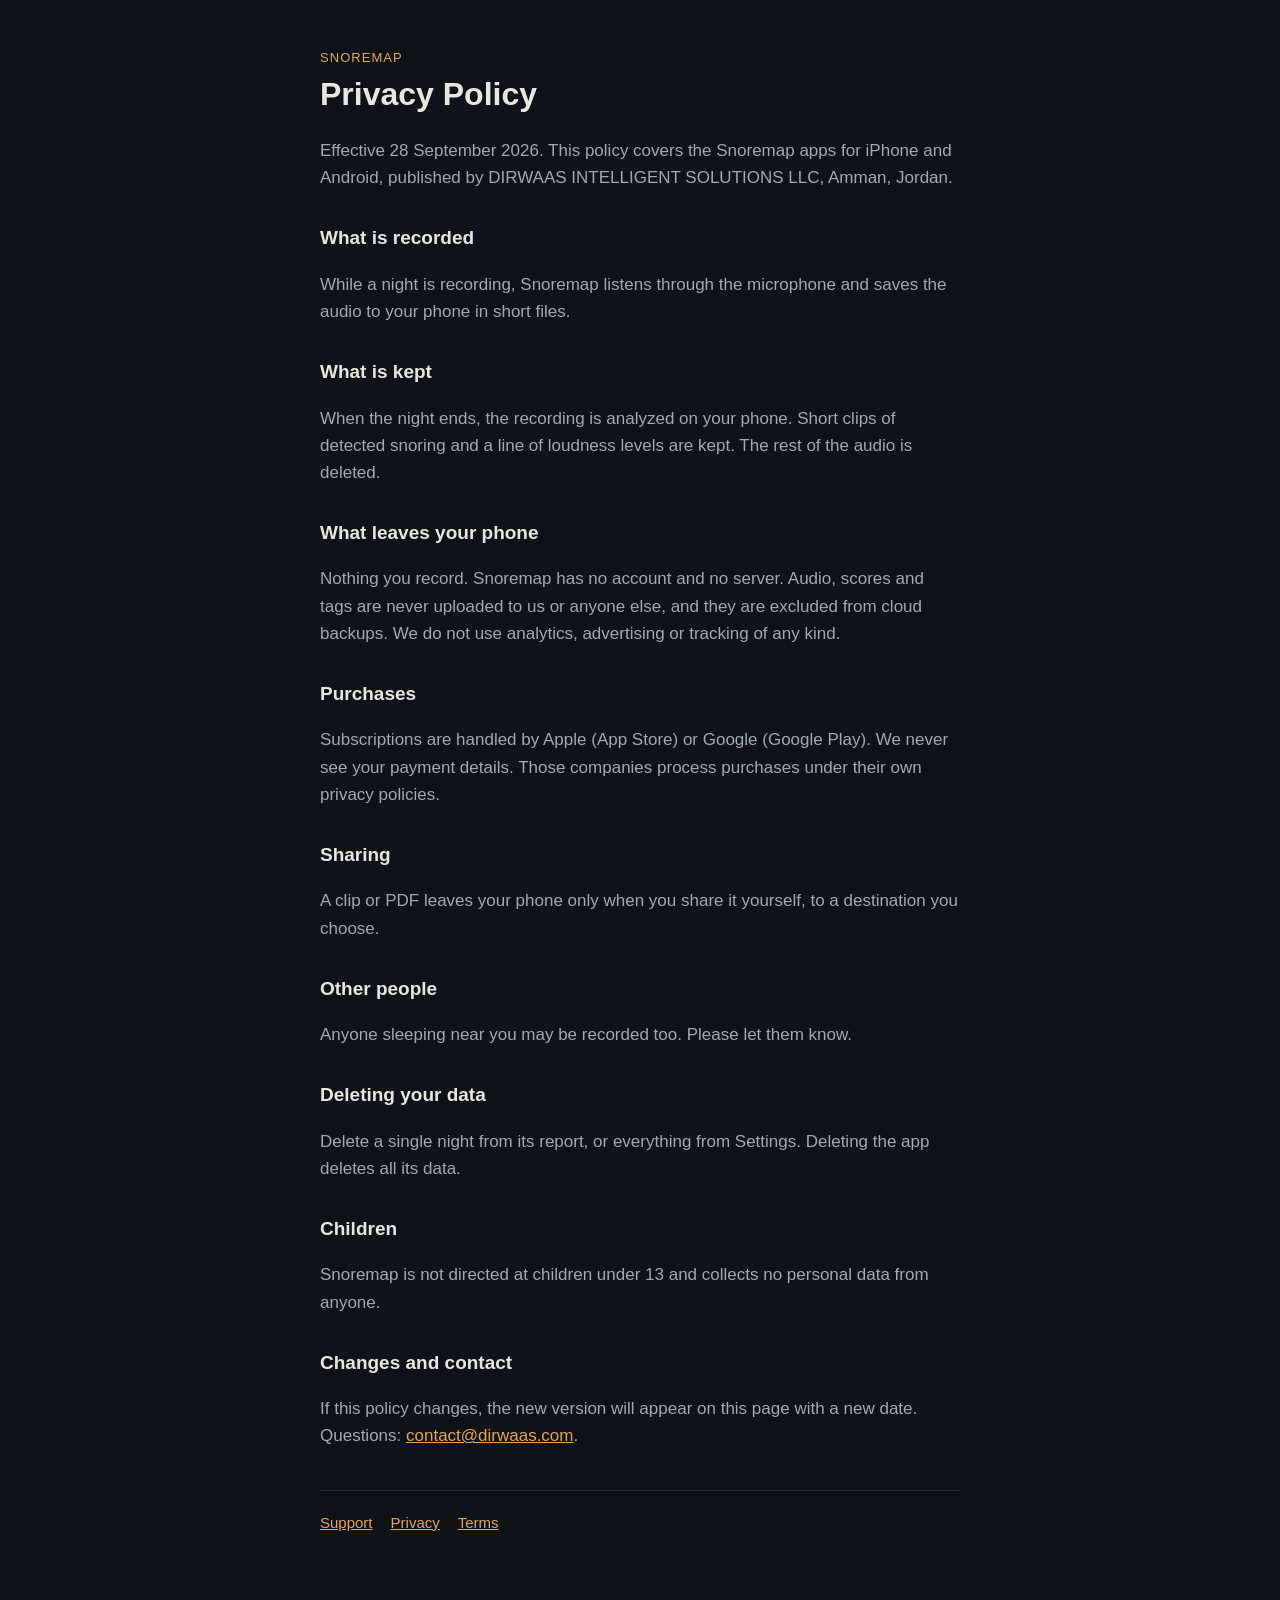
==== privacy.html @ 7e45d60c "Snoremap support, privacy and terms pages" ====
<!doctype html><html lang="en"><head><meta charset="utf-8"><meta name="viewport" content="width=device-width,initial-scale=1"><title>Snoremap Privacy Policy</title><link rel="stylesheet" href="style.css"></head><body><main>
<div class="eyebrow">Snoremap</div>
<h1>Privacy Policy</h1>
<p>Effective 28 September 2026. This policy covers the Snoremap apps for iPhone and Android, published by DIRWAAS INTELLIGENT SOLUTIONS LLC, Amman, Jordan.</p>
<h2>What is recorded</h2>
<p>While a night is recording, Snoremap listens through the microphone and saves the audio to your phone in short files.</p>
<h2>What is kept</h2>
<p>When the night ends, the recording is analyzed on your phone. Short clips of detected snoring and a line of loudness levels are kept. The rest of the audio is deleted.</p>
<h2>What leaves your phone</h2>
<p>Nothing you record. Snoremap has no account and no server. Audio, scores and tags are never uploaded to us or anyone else, and they are excluded from cloud backups. We do not use analytics, advertising or tracking of any kind.</p>
<h2>Purchases</h2>
<p>Subscriptions are handled by Apple (App Store) or Google (Google Play). We never see your payment details. Those companies process purchases under their own privacy policies.</p>
<h2>Sharing</h2>
<p>A clip or PDF leaves your phone only when you share it yourself, to a destination you choose.</p>
<h2>Other people</h2>
<p>Anyone sleeping near you may be recorded too. Please let them know.</p>
<h2>Deleting your data</h2>
<p>Delete a single night from its report, or everything from Settings. Deleting the app deletes all its data.</p>
<h2>Children</h2>
<p>Snoremap is not directed at children under 13 and collects no personal data from anyone.</p>
<h2>Changes and contact</h2>
<p>If this policy changes, the new version will appear on this page with a new date. Questions: <a href="mailto:contact@dirwaas.com">contact@dirwaas.com</a>.</p>
<nav><a href="index.html">Support</a><a href="privacy.html">Privacy</a><a href="terms.html">Terms</a></nav></main></body></html>
---- style.css ----
:root{--bg:#0F1216;--text:#E8E6E1;--muted:#A3A9B2;--lamp:#E3A857;--line:#232830}
*{box-sizing:border-box}body{margin:0;background:var(--bg);color:var(--text);font:17px/1.6 -apple-system,BlinkMacSystemFont,"Segoe UI",Roboto,sans-serif}
main{max-width:680px;margin:0 auto;padding:48px 20px 80px}
h1{font-size:32px;font-weight:600;margin:0 0 8px}h2{font-size:19px;font-weight:600;margin:32px 0 6px}
p,li{color:var(--muted)}a{color:var(--lamp)}.eyebrow{color:var(--lamp);font-size:13px;letter-spacing:.08em;text-transform:uppercase}
nav{display:flex;gap:18px;margin-top:40px;padding-top:20px;border-top:1px solid var(--line);font-size:15px}
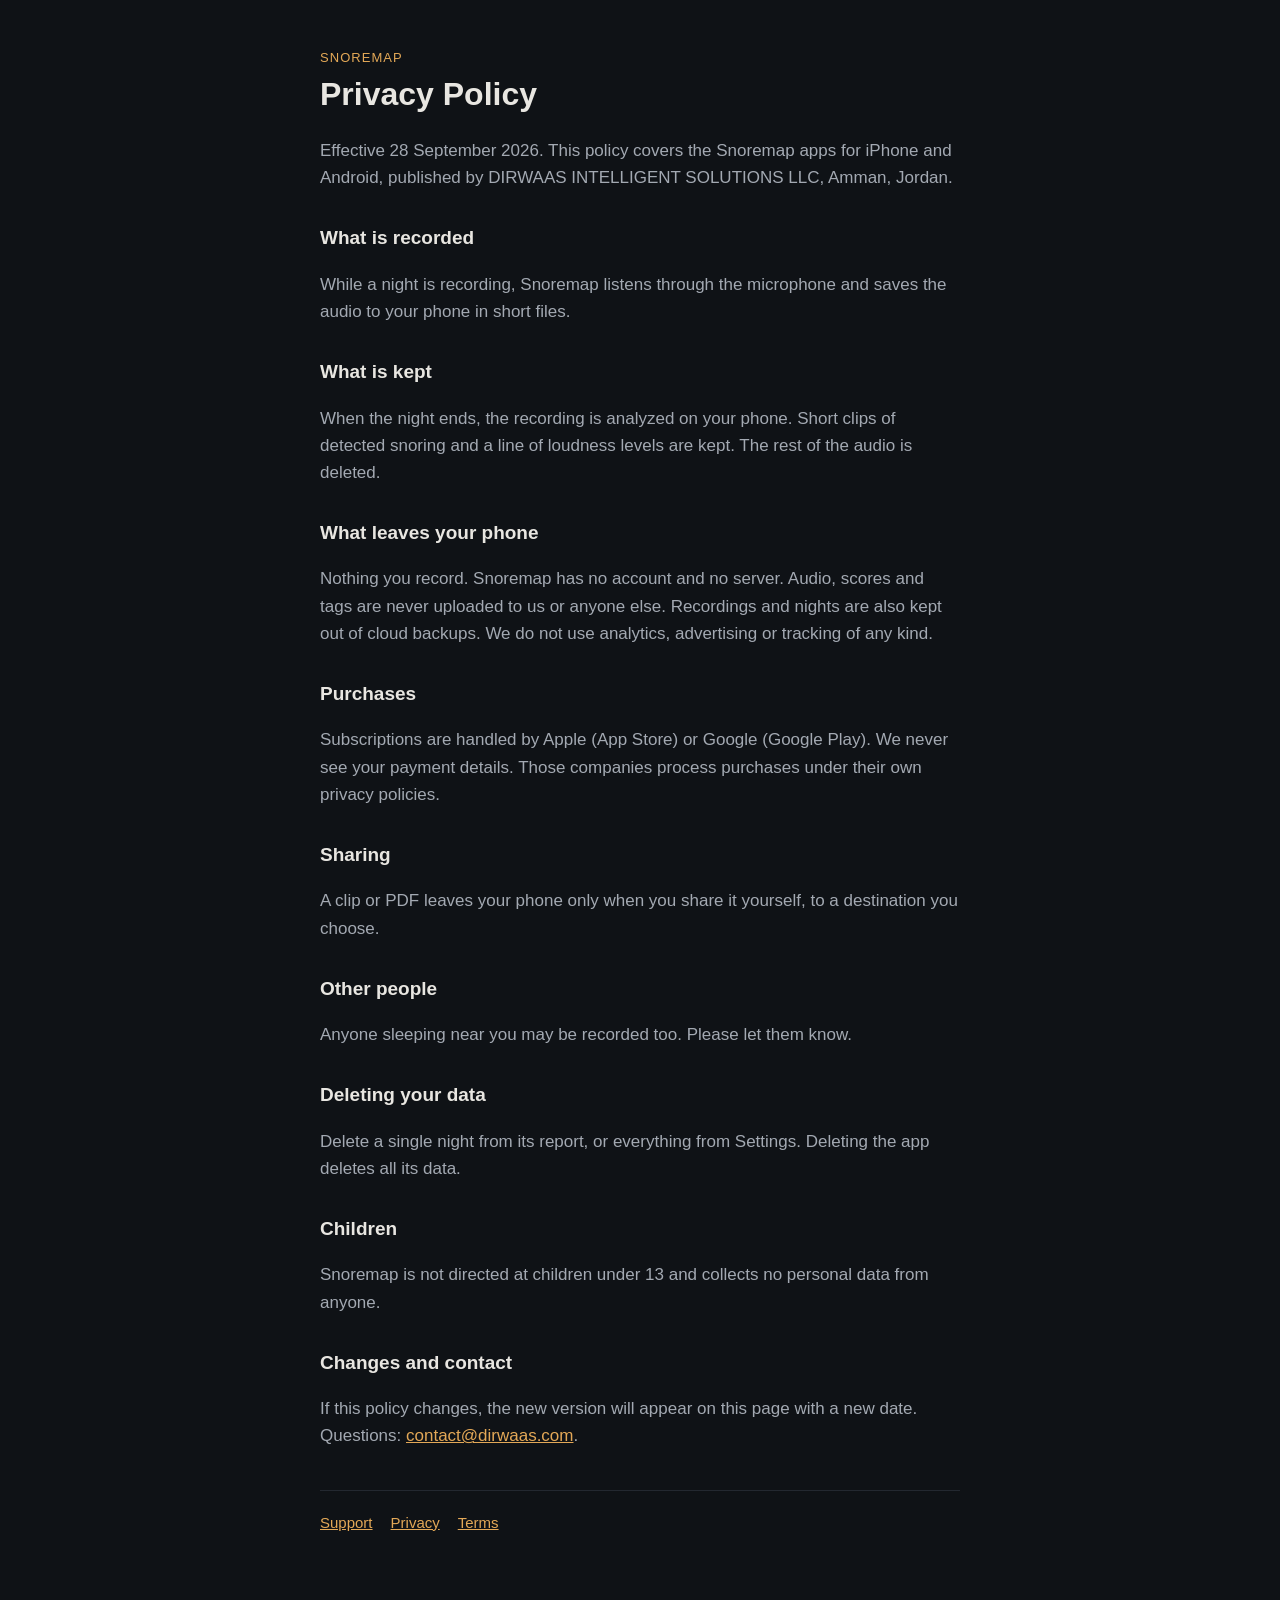
==== commit eaa66551: "Privacy: backup wording matches the app" ====
--- a/privacy.html
+++ b/privacy.html
@@ -7,7 +7,7 @@
 <h2>What is kept</h2>
 <p>When the night ends, the recording is analyzed on your phone. Short clips of detected snoring and a line of loudness levels are kept. The rest of the audio is deleted.</p>
 <h2>What leaves your phone</h2>
-<p>Nothing you record. Snoremap has no account and no server. Audio, scores and tags are never uploaded to us or anyone else, and they are excluded from cloud backups. We do not use analytics, advertising or tracking of any kind.</p>
+<p>Nothing you record. Snoremap has no account and no server. Audio, scores and tags are never uploaded to us or anyone else. Recordings and nights are also kept out of cloud backups. We do not use analytics, advertising or tracking of any kind.</p>
 <h2>Purchases</h2>
 <p>Subscriptions are handled by Apple (App Store) or Google (Google Play). We never see your payment details. Those companies process purchases under their own privacy policies.</p>
 <h2>Sharing</h2>
